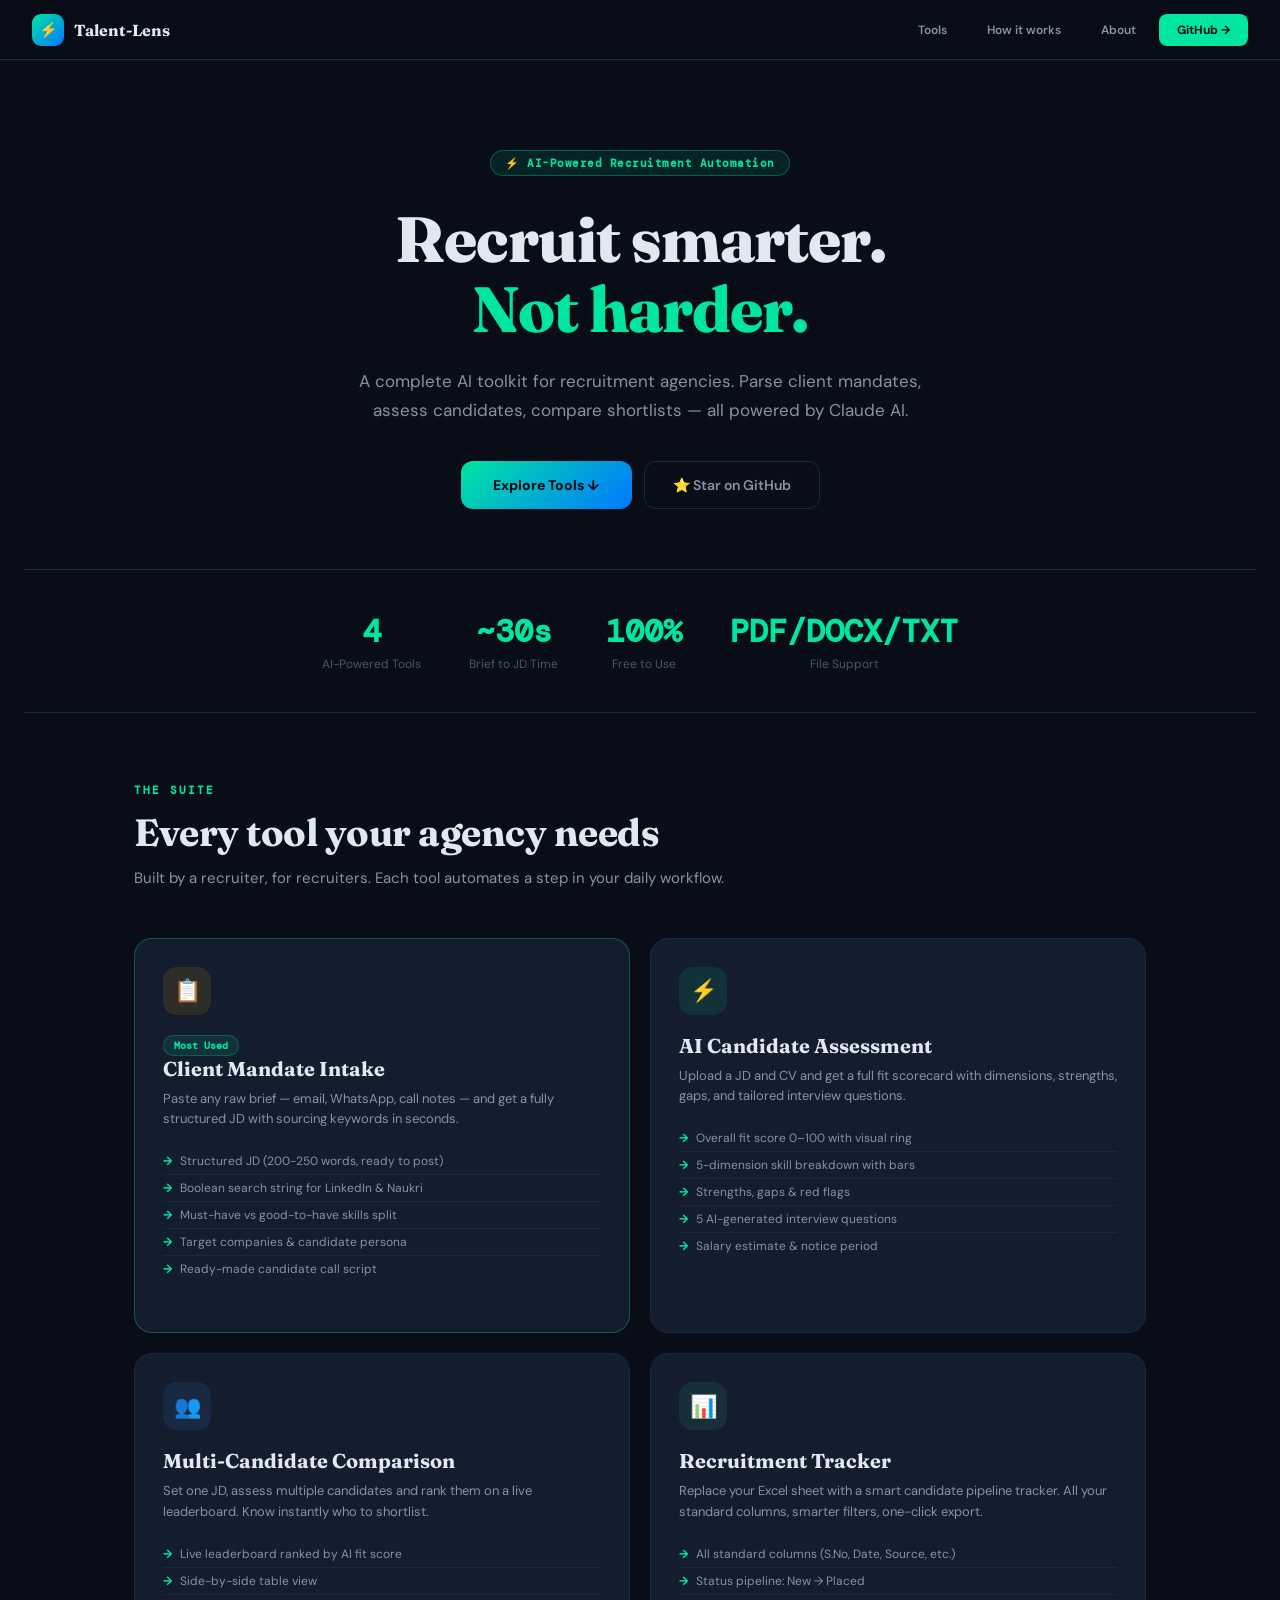
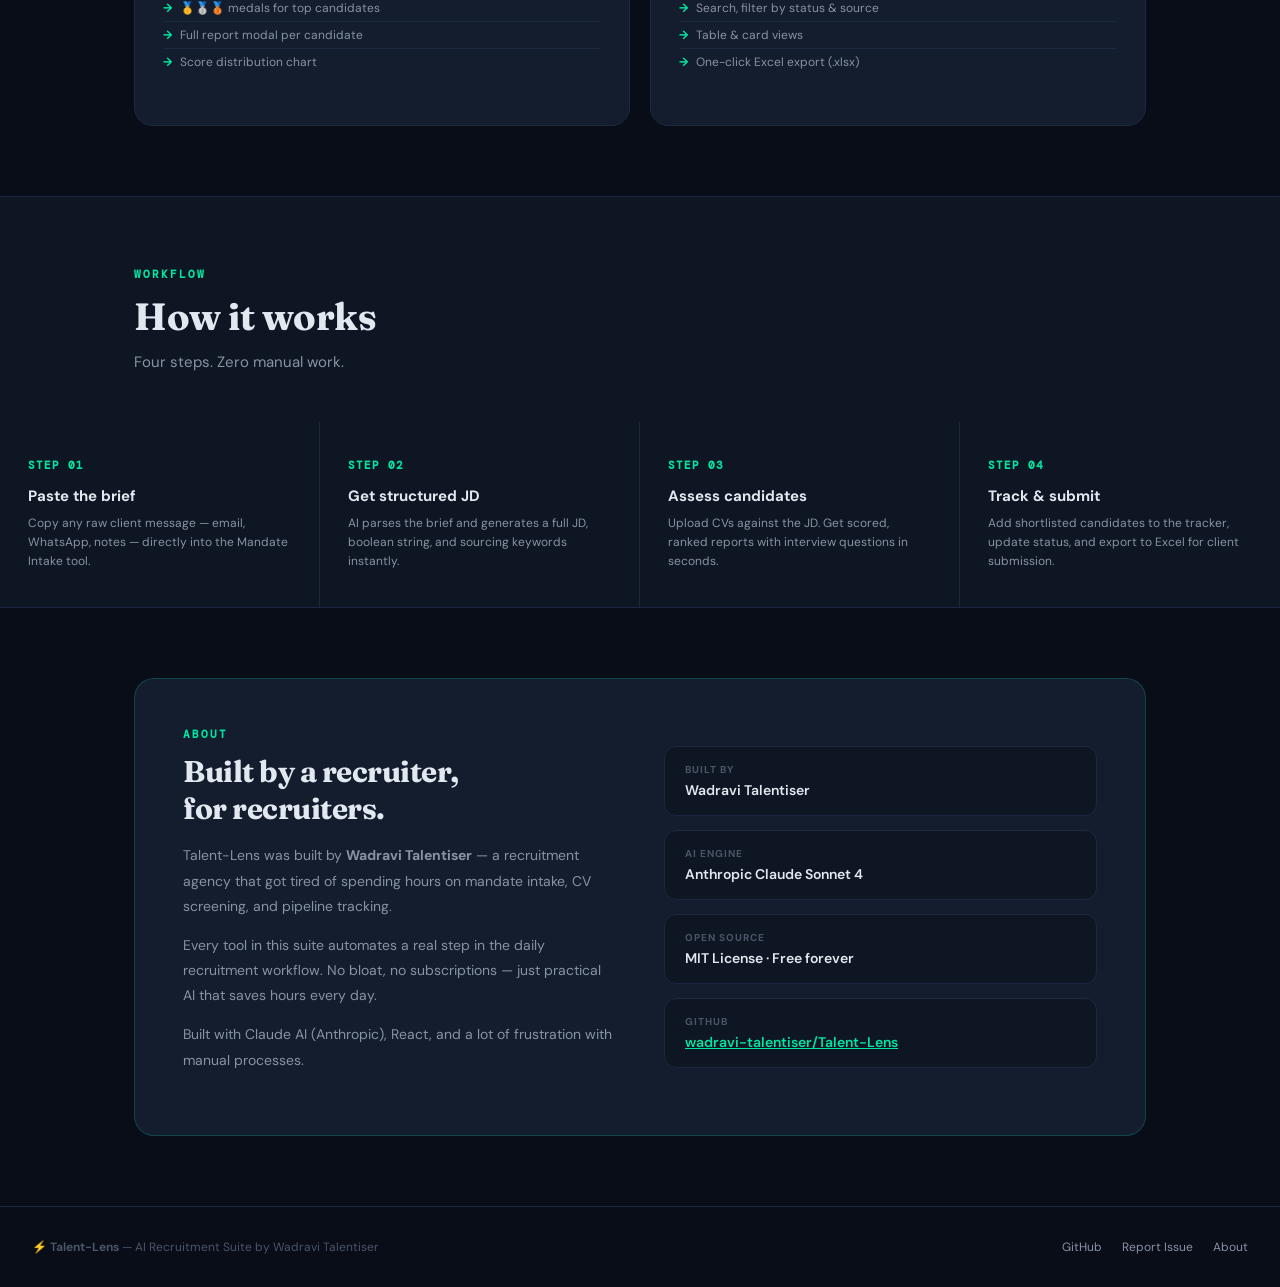
==== index.html @ d73aa933 "Add files via upload" ====
<!DOCTYPE html>
<html lang="en">
<head>
  <meta charset="UTF-8" />
  <meta name="viewport" content="width=device-width, initial-scale=1.0" />
  <title>Talent-Lens — AI Recruitment Suite</title>
  <meta name="description" content="AI-powered recruitment automation for agencies. Parse mandates, assess candidates, compare shortlists, track pipeline." />
  <link href="https://fonts.googleapis.com/css2?family=DM+Mono:wght@400;600&family=DM+Sans:wght@300;400;500;600;700&family=Fraunces:ital,wght@0,700;0,800;1,400&display=swap" rel="stylesheet" />
  <style>
    *, *::before, *::after { box-sizing: border-box; margin: 0; padding: 0; }

    :root {
      --bg: #080d18;
      --surface: #0f1623;
      --card: #131d2e;
      --border: #1c2840;
      --accent: #00e5a0;
      --accent2: #f0a500;
      --blue: #4a9eff;
      --red: #ff5c5c;
      --yellow: #f5c842;
      --text: #e2e8f0;
      --muted: #8892a4;
      --dim: #4a5568;
    }

    body {
      background: var(--bg);
      color: var(--text);
      font-family: 'DM Sans', sans-serif;
      min-height: 100vh;
      overflow-x: hidden;
    }

    /* ── NAV ── */
    nav {
      position: sticky; top: 0; z-index: 100;
      background: rgba(8,13,24,0.95);
      backdrop-filter: blur(12px);
      border-bottom: 1px solid var(--border);
      padding: 0 32px;
      display: flex; align-items: center; gap: 16px; height: 60px;
    }
    .nav-logo {
      display: flex; align-items: center; gap: 10px; text-decoration: none;
    }
    .nav-logo-icon {
      width: 32px; height: 32px; border-radius: 9px;
      background: linear-gradient(135deg, #00e5a0, #0077ff);
      display: flex; align-items: center; justify-content: center;
      font-size: 15px;
    }
    .nav-logo-text {
      font-family: 'Fraunces', serif;
      font-size: 16px; font-weight: 700; color: var(--text);
    }
    .nav-links { margin-left: auto; display: flex; gap: 6px; }
    .nav-link {
      padding: 7px 16px; border-radius: 8px; font-size: 12px; font-weight: 600;
      color: var(--muted); text-decoration: none; border: 1px solid transparent;
      transition: all 0.2s;
    }
    .nav-link:hover { color: var(--text); background: var(--surface); }
    .nav-cta {
      padding: 8px 18px; border-radius: 8px; font-size: 12px; font-weight: 700;
      background: var(--accent); color: #080d18; text-decoration: none;
      transition: opacity 0.2s;
    }
    .nav-cta:hover { opacity: 0.88; }

    /* ── HERO ── */
    .hero {
      max-width: 900px; margin: 0 auto;
      padding: 90px 24px 60px;
      text-align: center;
    }
    .hero-badge {
      display: inline-flex; align-items: center; gap: 7px;
      background: rgba(0,229,160,0.1); border: 1px solid rgba(0,229,160,0.3);
      border-radius: 20px; padding: 5px 14px;
      font-size: 11px; font-weight: 700; color: var(--accent);
      font-family: 'DM Mono', monospace; letter-spacing: 0.5px;
      margin-bottom: 28px;
    }
    .hero h1 {
      font-family: 'Fraunces', serif;
      font-size: clamp(36px, 6vw, 64px);
      font-weight: 800; line-height: 1.1;
      letter-spacing: -1px;
      margin-bottom: 22px;
    }
    .hero h1 span { color: var(--accent); }
    .hero p {
      font-size: 17px; color: var(--muted); line-height: 1.7;
      max-width: 600px; margin: 0 auto 36px;
    }
    .hero-actions { display: flex; gap: 12px; justify-content: center; flex-wrap: wrap; }
    .btn-primary {
      padding: 14px 32px; border-radius: 12px; border: none;
      background: linear-gradient(135deg, #00e5a0, #0077ff);
      color: #080d18; font-size: 14px; font-weight: 800;
      text-decoration: none; cursor: pointer; transition: opacity 0.2s;
      display: inline-flex; align-items: center; gap: 8px;
    }
    .btn-primary:hover { opacity: 0.88; }
    .btn-secondary {
      padding: 14px 28px; border-radius: 12px;
      border: 1px solid var(--border); background: transparent;
      color: var(--muted); font-size: 14px; font-weight: 600;
      text-decoration: none; transition: all 0.2s;
      display: inline-flex; align-items: center; gap: 8px;
    }
    .btn-secondary:hover { border-color: var(--accent); color: var(--accent); }

    /* ── STATS ── */
    .stats {
      display: flex; justify-content: center; gap: 48px;
      padding: 40px 24px; flex-wrap: wrap;
      border-top: 1px solid var(--border);
      border-bottom: 1px solid var(--border);
      margin: 0 24px;
    }
    .stat-item { text-align: center; }
    .stat-number {
      font-family: 'DM Mono', monospace;
      font-size: 32px; font-weight: 700; color: var(--accent);
    }
    .stat-label { font-size: 12px; color: var(--dim); margin-top: 4px; }

    /* ── TOOLS GRID ── */
    .section { max-width: 1060px; margin: 0 auto; padding: 70px 24px; }
    .section-label {
      font-size: 11px; font-weight: 800; color: var(--accent);
      letter-spacing: 2px; text-transform: uppercase;
      font-family: 'DM Mono', monospace; margin-bottom: 12px;
    }
    .section-title {
      font-family: 'Fraunces', serif;
      font-size: clamp(26px, 4vw, 38px); font-weight: 700;
      margin-bottom: 10px; letter-spacing: -0.5px;
    }
    .section-sub { color: var(--muted); font-size: 15px; margin-bottom: 48px; line-height: 1.6; }

    .tools-grid {
      display: grid;
      grid-template-columns: repeat(auto-fit, minmax(460px, 1fr));
      gap: 20px;
    }

    .tool-card {
      background: var(--card);
      border: 1px solid var(--border);
      border-radius: 18px;
      padding: 28px;
      transition: border-color 0.2s, transform 0.2s;
      position: relative; overflow: hidden;
    }
    .tool-card:hover { border-color: #2a4060; transform: translateY(-2px); }
    .tool-card.featured { border-color: rgba(0,229,160,0.3); }

    .tool-icon {
      width: 48px; height: 48px; border-radius: 14px;
      display: flex; align-items: center; justify-content: center;
      font-size: 22px; margin-bottom: 18px;
    }
    .tool-card h3 {
      font-family: 'Fraunces', serif;
      font-size: 20px; font-weight: 700; margin-bottom: 8px;
    }
    .tool-card p { font-size: 13px; color: var(--muted); line-height: 1.6; margin-bottom: 18px; }

    .feature-list { list-style: none; margin-bottom: 22px; }
    .feature-list li {
      font-size: 12px; color: var(--muted);
      padding: 5px 0; border-bottom: 1px solid var(--border);
      display: flex; align-items: center; gap: 8px;
    }
    .feature-list li:last-child { border-bottom: none; }
    .feature-list li::before {
      content: '→'; color: var(--accent); font-weight: 700; flex-shrink: 0;
    }

    .tool-tag {
      display: inline-block;
      background: rgba(0,229,160,0.1); color: var(--accent);
      border: 1px solid rgba(0,229,160,0.25);
      border-radius: 20px; padding: 3px 10px;
      font-size: 10px; font-weight: 700;
      font-family: 'DM Mono', monospace;
    }

    /* ── HOW IT WORKS ── */
    .how-section {
      background: var(--surface);
      border-top: 1px solid var(--border);
      border-bottom: 1px solid var(--border);
    }
    .steps-grid {
      display: grid;
      grid-template-columns: repeat(auto-fit, minmax(200px, 1fr));
      gap: 0;
    }
    .step {
      padding: 36px 28px;
      border-right: 1px solid var(--border);
      position: relative;
    }
    .step:last-child { border-right: none; }
    .step-num {
      font-family: 'DM Mono', monospace;
      font-size: 11px; font-weight: 700; color: var(--accent);
      letter-spacing: 1px; margin-bottom: 14px;
    }
    .step h4 { font-size: 15px; font-weight: 700; margin-bottom: 8px; }
    .step p { font-size: 12px; color: var(--muted); line-height: 1.6; }

    /* ── ABOUT ── */
    .about-card {
      background: var(--card);
      border: 1px solid rgba(0,229,160,0.2);
      border-radius: 20px; padding: 48px;
      display: grid; grid-template-columns: 1fr 1fr; gap: 48px;
      align-items: center;
    }
    .about-card h2 {
      font-family: 'Fraunces', serif;
      font-size: 30px; font-weight: 700;
      margin-bottom: 16px; letter-spacing: -0.5px;
    }
    .about-card p { color: var(--muted); font-size: 14px; line-height: 1.8; margin-bottom: 14px; }
    .about-meta { display: flex; flex-direction: column; gap: 14px; }
    .about-meta-item {
      background: var(--surface);
      border: 1px solid var(--border);
      border-radius: 12px; padding: 16px 20px;
    }
    .about-meta-label { font-size: 10px; color: var(--dim); font-weight: 700; letter-spacing: 1px; margin-bottom: 5px; }
    .about-meta-value { font-size: 14px; font-weight: 600; color: var(--text); }

    /* ── FOOTER ── */
    footer {
      border-top: 1px solid var(--border);
      padding: 32px;
      display: flex; justify-content: space-between; align-items: center;
      flex-wrap: wrap; gap: 16px;
      font-size: 12px; color: var(--dim);
    }
    footer a { color: var(--muted); text-decoration: none; }
    footer a:hover { color: var(--accent); }

    @media (max-width: 700px) {
      .tools-grid { grid-template-columns: 1fr; }
      .about-card { grid-template-columns: 1fr; padding: 28px; }
      .steps-grid { grid-template-columns: 1fr 1fr; }
      .step { border-right: none; border-bottom: 1px solid var(--border); }
      nav { padding: 0 16px; }
      .nav-links { display: none; }
    }
  </style>
</head>
<body>

<!-- NAV -->
<nav>
  <a class="nav-logo" href="#">
    <div class="nav-logo-icon">⚡</div>
    <span class="nav-logo-text">Talent-Lens</span>
  </a>
  <div class="nav-links">
    <a class="nav-link" href="#tools">Tools</a>
    <a class="nav-link" href="#how">How it works</a>
    <a class="nav-link" href="#about">About</a>
    <a class="nav-cta" href="https://github.com/wadravi-talentiser/Talent-Lens" target="_blank">GitHub →</a>
  </div>
</nav>

<!-- HERO -->
<section class="hero">
  <div class="hero-badge">⚡ AI-Powered Recruitment Automation</div>
  <h1>Recruit smarter.<br /><span>Not harder.</span></h1>
  <p>A complete AI toolkit for recruitment agencies. Parse client mandates, assess candidates, compare shortlists — all powered by Claude AI.</p>
  <div class="hero-actions">
    <a class="btn-primary" href="#tools">Explore Tools ↓</a>
    <a class="btn-secondary" href="https://github.com/wadravi-talentiser/Talent-Lens" target="_blank">⭐ Star on GitHub</a>
  </div>
</section>

<!-- STATS -->
<div class="stats">
  <div class="stat-item">
    <div class="stat-number">4</div>
    <div class="stat-label">AI-Powered Tools</div>
  </div>
  <div class="stat-item">
    <div class="stat-number">~30s</div>
    <div class="stat-label">Brief to JD Time</div>
  </div>
  <div class="stat-item">
    <div class="stat-number">100%</div>
    <div class="stat-label">Free to Use</div>
  </div>
  <div class="stat-item">
    <div class="stat-number">PDF/DOCX/TXT</div>
    <div class="stat-label">File Support</div>
  </div>
</div>

<!-- TOOLS -->
<section class="section" id="tools">
  <div class="section-label">The Suite</div>
  <div class="section-title">Every tool your agency needs</div>
  <div class="section-sub">Built by a recruiter, for recruiters. Each tool automates a step in your daily workflow.</div>

  <div class="tools-grid">

    <div class="tool-card featured">
      <div class="tool-icon" style="background: rgba(240,165,0,0.12);">📋</div>
      <span class="tool-tag">Most Used</span>
      <h3>Client Mandate Intake</h3>
      <p>Paste any raw brief — email, WhatsApp, call notes — and get a fully structured JD with sourcing keywords in seconds.</p>
      <ul class="feature-list">
        <li>Structured JD (200-250 words, ready to post)</li>
        <li>Boolean search string for LinkedIn & Naukri</li>
        <li>Must-have vs good-to-have skills split</li>
        <li>Target companies & candidate persona</li>
        <li>Ready-made candidate call script</li>
      </ul>
    </div>

    <div class="tool-card">
      <div class="tool-icon" style="background: rgba(0,229,160,0.1);">⚡</div>
      <h3>AI Candidate Assessment</h3>
      <p>Upload a JD and CV and get a full fit scorecard with dimensions, strengths, gaps, and tailored interview questions.</p>
      <ul class="feature-list">
        <li>Overall fit score 0–100 with visual ring</li>
        <li>5-dimension skill breakdown with bars</li>
        <li>Strengths, gaps & red flags</li>
        <li>5 AI-generated interview questions</li>
        <li>Salary estimate & notice period</li>
      </ul>
    </div>

    <div class="tool-card">
      <div class="tool-icon" style="background: rgba(74,158,255,0.1);">👥</div>
      <h3>Multi-Candidate Comparison</h3>
      <p>Set one JD, assess multiple candidates and rank them on a live leaderboard. Know instantly who to shortlist.</p>
      <ul class="feature-list">
        <li>Live leaderboard ranked by AI fit score</li>
        <li>Side-by-side table view</li>
        <li>🥇🥈🥉 medals for top candidates</li>
        <li>Full report modal per candidate</li>
        <li>Score distribution chart</li>
      </ul>
    </div>

    <div class="tool-card">
      <div class="tool-icon" style="background: rgba(62,207,142,0.1);">📊</div>
      <h3>Recruitment Tracker</h3>
      <p>Replace your Excel sheet with a smart candidate pipeline tracker. All your standard columns, smarter filters, one-click export.</p>
      <ul class="feature-list">
        <li>All standard columns (S.No, Date, Source, etc.)</li>
        <li>Status pipeline: New → Placed</li>
        <li>Search, filter by status & source</li>
        <li>Table & card views</li>
        <li>One-click Excel export (.xlsx)</li>
      </ul>
    </div>

  </div>
</section>

<!-- HOW IT WORKS -->
<section class="how-section" id="how">
  <div class="section" style="padding-bottom: 0;">
    <div class="section-label">Workflow</div>
    <div class="section-title">How it works</div>
    <div class="section-sub">Four steps. Zero manual work.</div>
  </div>
  <div class="steps-grid">
    <div class="step">
      <div class="step-num">STEP 01</div>
      <h4>Paste the brief</h4>
      <p>Copy any raw client message — email, WhatsApp, notes — directly into the Mandate Intake tool.</p>
    </div>
    <div class="step">
      <div class="step-num">STEP 02</div>
      <h4>Get structured JD</h4>
      <p>AI parses the brief and generates a full JD, boolean string, and sourcing keywords instantly.</p>
    </div>
    <div class="step">
      <div class="step-num">STEP 03</div>
      <h4>Assess candidates</h4>
      <p>Upload CVs against the JD. Get scored, ranked reports with interview questions in seconds.</p>
    </div>
    <div class="step">
      <div class="step-num">STEP 04</div>
      <h4>Track & submit</h4>
      <p>Add shortlisted candidates to the tracker, update status, and export to Excel for client submission.</p>
    </div>
  </div>
</section>

<!-- ABOUT -->
<section class="section" id="about">
  <div class="about-card">
    <div>
      <div class="section-label" style="margin-bottom: 12px;">About</div>
      <h2>Built by a recruiter,<br />for recruiters.</h2>
      <p>Talent-Lens was built by <strong>Wadravi Talentiser</strong> — a recruitment agency that got tired of spending hours on mandate intake, CV screening, and pipeline tracking.</p>
      <p>Every tool in this suite automates a real step in the daily recruitment workflow. No bloat, no subscriptions — just practical AI that saves hours every day.</p>
      <p>Built with Claude AI (Anthropic), React, and a lot of frustration with manual processes.</p>
    </div>
    <div class="about-meta">
      <div class="about-meta-item">
        <div class="about-meta-label">BUILT BY</div>
        <div class="about-meta-value">Wadravi Talentiser</div>
      </div>
      <div class="about-meta-item">
        <div class="about-meta-label">AI ENGINE</div>
        <div class="about-meta-value">Anthropic Claude Sonnet 4</div>
      </div>
      <div class="about-meta-item">
        <div class="about-meta-label">OPEN SOURCE</div>
        <div class="about-meta-value">MIT License · Free forever</div>
      </div>
      <div class="about-meta-item">
        <div class="about-meta-label">GITHUB</div>
        <div class="about-meta-value"><a href="https://github.com/wadravi-talentiser/Talent-Lens" style="color: #00e5a0;">wadravi-talentiser/Talent-Lens</a></div>
      </div>
    </div>
  </div>
</section>

<!-- FOOTER -->
<footer>
  <div>⚡ <strong>Talent-Lens</strong> — AI Recruitment Suite by Wadravi Talentiser</div>
  <div style="display: flex; gap: 20px;">
    <a href="https://github.com/wadravi-talentiser/Talent-Lens">GitHub</a>
    <a href="https://github.com/wadravi-talentiser/Talent-Lens/issues">Report Issue</a>
    <a href="#about">About</a>
  </div>
</footer>

</body>
</html>
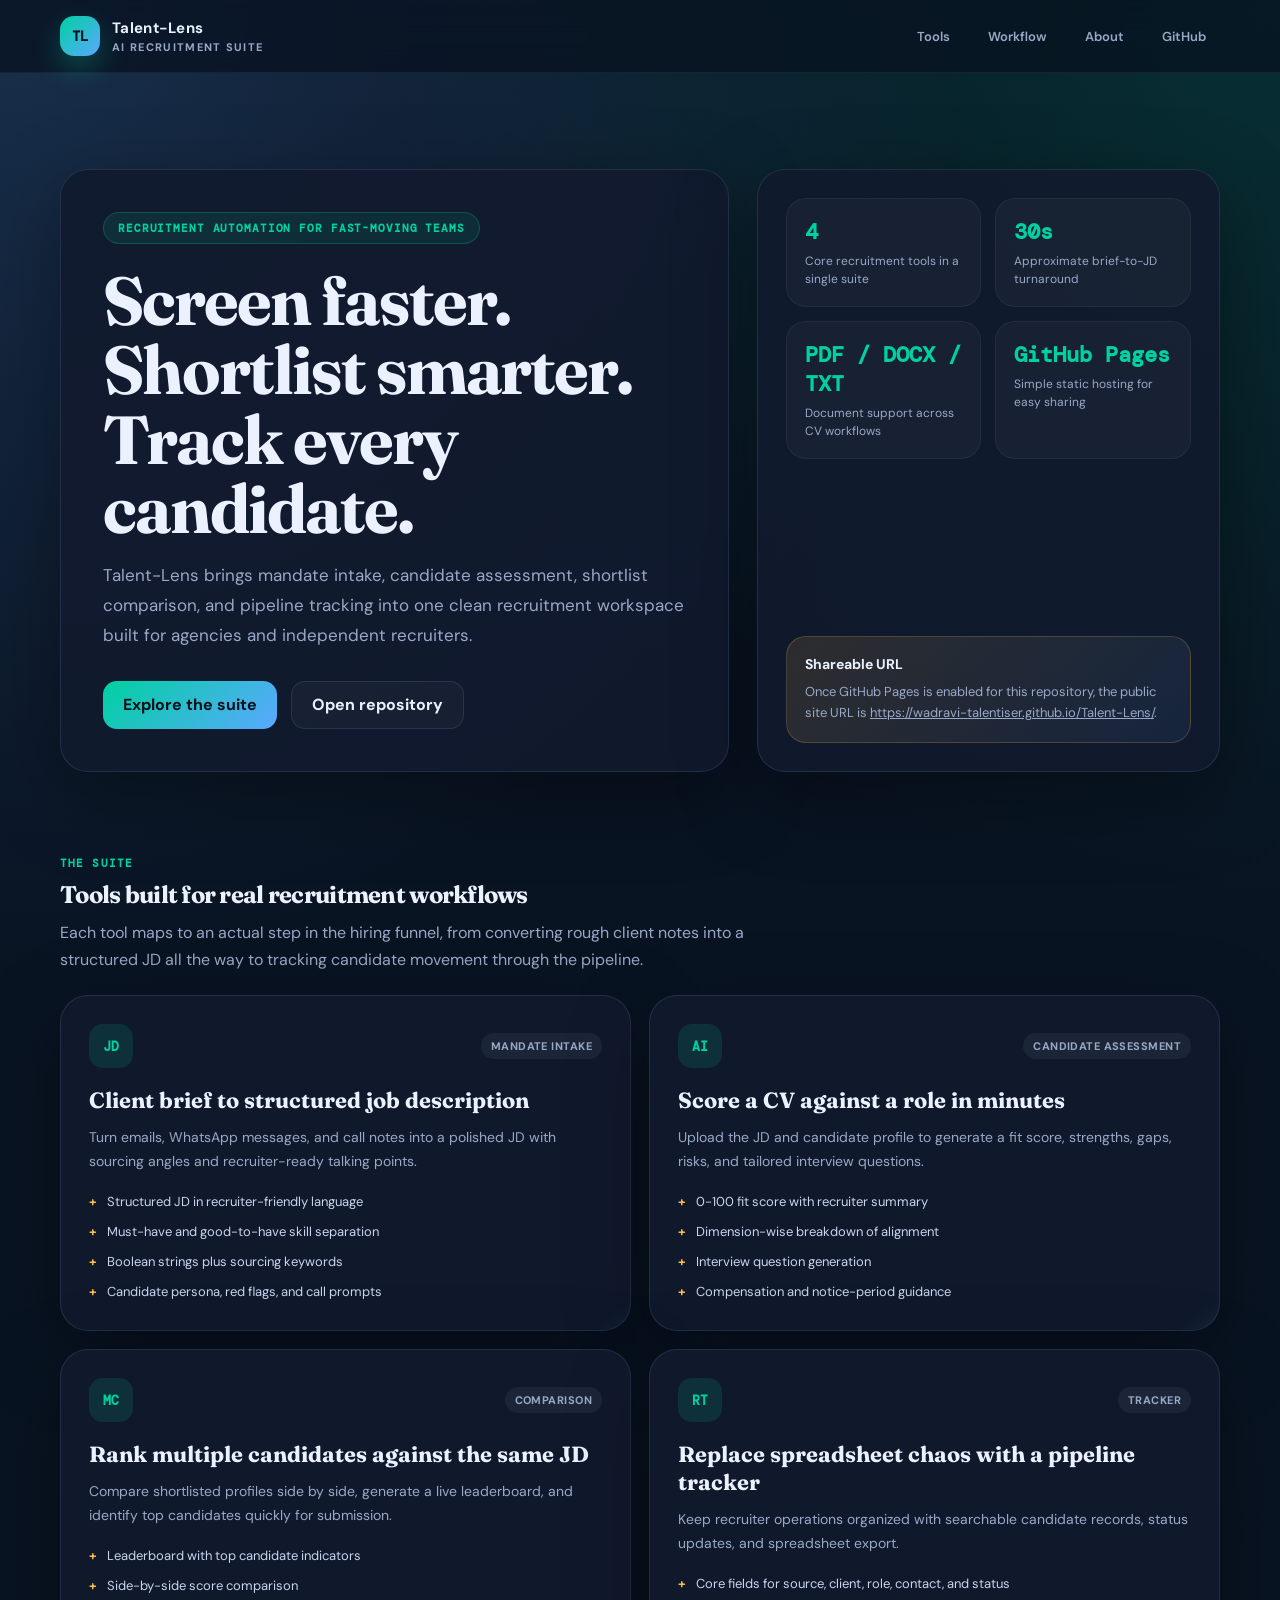
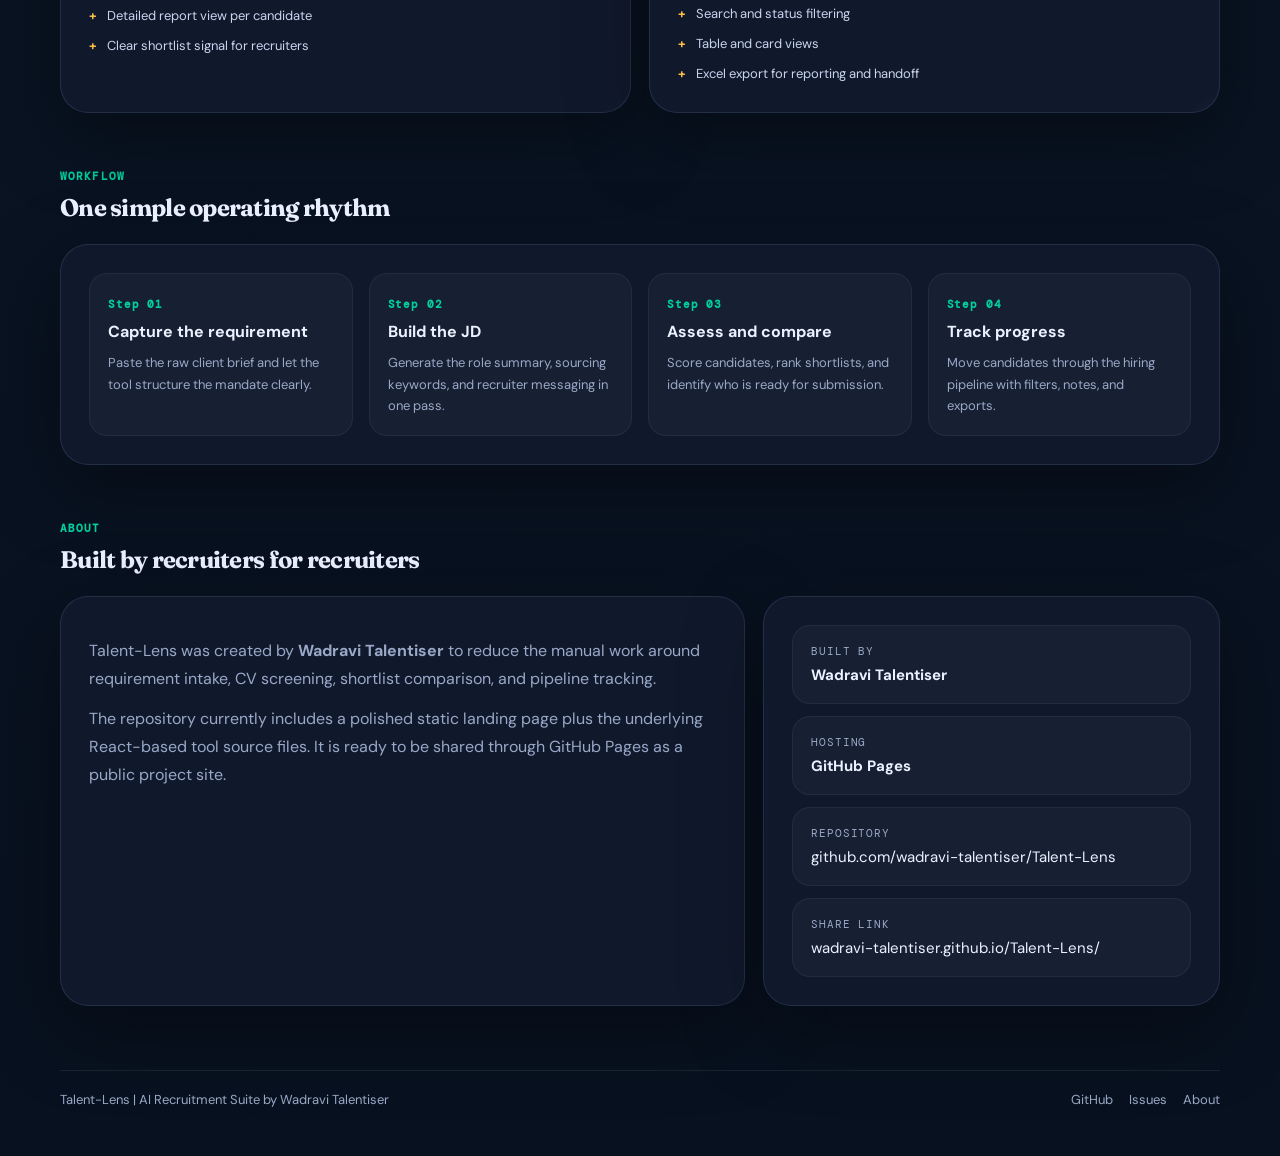
==== commit 1e861da2: "Set up GitHub Pages deployment" ====
--- a/index.html
+++ b/index.html
@@ -3,443 +3,777 @@
 <head>
   <meta charset="UTF-8" />
   <meta name="viewport" content="width=device-width, initial-scale=1.0" />
-  <title>Talent-Lens — AI Recruitment Suite</title>
-  <meta name="description" content="AI-powered recruitment automation for agencies. Parse mandates, assess candidates, compare shortlists, track pipeline." />
-  <link href="https://fonts.googleapis.com/css2?family=DM+Mono:wght@400;600&family=DM+Sans:wght@300;400;500;600;700&family=Fraunces:ital,wght@0,700;0,800;1,400&display=swap" rel="stylesheet" />
+  <title>Talent-Lens | AI Recruitment Suite</title>
+  <meta
+    name="description"
+    content="Talent-Lens is an AI-powered recruitment toolkit for mandate intake, candidate assessment, shortlist comparison, and pipeline tracking."
+  />
+  <link rel="preconnect" href="https://fonts.googleapis.com" />
+  <link rel="preconnect" href="https://fonts.gstatic.com" crossorigin />
+  <link
+    href="https://fonts.googleapis.com/css2?family=DM+Mono:wght@400;500;700&family=DM+Sans:wght@400;500;700&family=Fraunces:opsz,wght@9..144,700;9..144,800&display=swap"
+    rel="stylesheet"
+  />
   <style>
-    *, *::before, *::after { box-sizing: border-box; margin: 0; padding: 0; }
+    * { box-sizing: border-box; }
 
     :root {
-      --bg: #080d18;
-      --surface: #0f1623;
-      --card: #131d2e;
-      --border: #1c2840;
-      --accent: #00e5a0;
-      --accent2: #f0a500;
-      --blue: #4a9eff;
-      --red: #ff5c5c;
-      --yellow: #f5c842;
-      --text: #e2e8f0;
-      --muted: #8892a4;
-      --dim: #4a5568;
-    }
+      --bg: #08111f;
+      --surface: #0f1728;
+      --card: rgba(18, 27, 46, 0.92);
+      --border: rgba(115, 142, 191, 0.18);
+      --text: #ebf1ff;
+      --muted: #9aa8c7;
+      --accent: #00d1a0;
+      --accent-2: #5aa8ff;
+      --accent-3: #ffbf47;
+      --shadow: 0 24px 80px rgba(0, 0, 0, 0.35);
+    }
+
+    html { scroll-behavior: smooth; }
 
     body {
-      background: var(--bg);
+      margin: 0;
+      min-height: 100vh;
       color: var(--text);
-      font-family: 'DM Sans', sans-serif;
-      min-height: 100vh;
-      overflow-x: hidden;
-    }
-
-    /* ── NAV ── */
-    nav {
-      position: sticky; top: 0; z-index: 100;
-      background: rgba(8,13,24,0.95);
-      backdrop-filter: blur(12px);
-      border-bottom: 1px solid var(--border);
-      padding: 0 32px;
-      display: flex; align-items: center; gap: 16px; height: 60px;
-    }
-    .nav-logo {
-      display: flex; align-items: center; gap: 10px; text-decoration: none;
-    }
-    .nav-logo-icon {
-      width: 32px; height: 32px; border-radius: 9px;
-      background: linear-gradient(135deg, #00e5a0, #0077ff);
-      display: flex; align-items: center; justify-content: center;
+      font-family: "DM Sans", sans-serif;
+      background:
+        radial-gradient(circle at top left, rgba(90, 168, 255, 0.2), transparent 32%),
+        radial-gradient(circle at top right, rgba(0, 209, 160, 0.16), transparent 30%),
+        linear-gradient(180deg, #08111f 0%, #091423 42%, #08111f 100%);
+    }
+
+    a { color: inherit; }
+
+    .shell {
+      width: min(1160px, calc(100% - 32px));
+      margin: 0 auto;
+    }
+
+    .nav {
+      position: sticky;
+      top: 0;
+      z-index: 10;
+      backdrop-filter: blur(14px);
+      background: rgba(8, 17, 31, 0.72);
+      border-bottom: 1px solid rgba(255, 255, 255, 0.06);
+    }
+
+    .nav-inner {
+      width: min(1160px, calc(100% - 32px));
+      height: 72px;
+      margin: 0 auto;
+      display: flex;
+      align-items: center;
+      justify-content: space-between;
+      gap: 16px;
+    }
+
+    .brand {
+      display: inline-flex;
+      align-items: center;
+      gap: 12px;
+      text-decoration: none;
+      font-weight: 700;
+    }
+
+    .brand-mark {
+      width: 40px;
+      height: 40px;
+      border-radius: 14px;
+      display: grid;
+      place-items: center;
+      font-family: "DM Mono", monospace;
+      font-size: 14px;
+      color: #041019;
+      background: linear-gradient(135deg, var(--accent), var(--accent-2));
+      box-shadow: 0 12px 28px rgba(0, 209, 160, 0.28);
+    }
+
+    .brand-copy {
+      display: flex;
+      flex-direction: column;
+      gap: 2px;
+    }
+
+    .brand-copy strong {
       font-size: 15px;
-    }
-    .nav-logo-text {
-      font-family: 'Fraunces', serif;
-      font-size: 16px; font-weight: 700; color: var(--text);
-    }
-    .nav-links { margin-left: auto; display: flex; gap: 6px; }
-    .nav-link {
-      padding: 7px 16px; border-radius: 8px; font-size: 12px; font-weight: 600;
-      color: var(--muted); text-decoration: none; border: 1px solid transparent;
-      transition: all 0.2s;
-    }
-    .nav-link:hover { color: var(--text); background: var(--surface); }
-    .nav-cta {
-      padding: 8px 18px; border-radius: 8px; font-size: 12px; font-weight: 700;
-      background: var(--accent); color: #080d18; text-decoration: none;
-      transition: opacity 0.2s;
-    }
-    .nav-cta:hover { opacity: 0.88; }
-
-    /* ── HERO ── */
+      letter-spacing: 0.02em;
+    }
+
+    .brand-copy span {
+      font-size: 11px;
+      color: var(--muted);
+      text-transform: uppercase;
+      letter-spacing: 0.12em;
+    }
+
+    .nav-links {
+      display: flex;
+      align-items: center;
+      gap: 10px;
+      flex-wrap: wrap;
+    }
+
+    .nav-links a {
+      text-decoration: none;
+      color: var(--muted);
+      font-size: 13px;
+      font-weight: 600;
+      padding: 10px 14px;
+      border-radius: 999px;
+    }
+
+    .nav-links a:hover { color: var(--text); background: rgba(255, 255, 255, 0.04); }
+
     .hero {
-      max-width: 900px; margin: 0 auto;
-      padding: 90px 24px 60px;
-      text-align: center;
-    }
-    .hero-badge {
-      display: inline-flex; align-items: center; gap: 7px;
-      background: rgba(0,229,160,0.1); border: 1px solid rgba(0,229,160,0.3);
-      border-radius: 20px; padding: 5px 14px;
-      font-size: 11px; font-weight: 700; color: var(--accent);
-      font-family: 'DM Mono', monospace; letter-spacing: 0.5px;
-      margin-bottom: 28px;
-    }
-    .hero h1 {
-      font-family: 'Fraunces', serif;
-      font-size: clamp(36px, 6vw, 64px);
-      font-weight: 800; line-height: 1.1;
-      letter-spacing: -1px;
-      margin-bottom: 22px;
-    }
-    .hero h1 span { color: var(--accent); }
-    .hero p {
-      font-size: 17px; color: var(--muted); line-height: 1.7;
-      max-width: 600px; margin: 0 auto 36px;
-    }
-    .hero-actions { display: flex; gap: 12px; justify-content: center; flex-wrap: wrap; }
-    .btn-primary {
-      padding: 14px 32px; border-radius: 12px; border: none;
-      background: linear-gradient(135deg, #00e5a0, #0077ff);
-      color: #080d18; font-size: 14px; font-weight: 800;
-      text-decoration: none; cursor: pointer; transition: opacity 0.2s;
-      display: inline-flex; align-items: center; gap: 8px;
-    }
-    .btn-primary:hover { opacity: 0.88; }
-    .btn-secondary {
-      padding: 14px 28px; border-radius: 12px;
-      border: 1px solid var(--border); background: transparent;
-      color: var(--muted); font-size: 14px; font-weight: 600;
-      text-decoration: none; transition: all 0.2s;
-      display: inline-flex; align-items: center; gap: 8px;
-    }
-    .btn-secondary:hover { border-color: var(--accent); color: var(--accent); }
-
-    /* ── STATS ── */
-    .stats {
-      display: flex; justify-content: center; gap: 48px;
-      padding: 40px 24px; flex-wrap: wrap;
-      border-top: 1px solid var(--border);
-      border-bottom: 1px solid var(--border);
-      margin: 0 24px;
-    }
-    .stat-item { text-align: center; }
-    .stat-number {
-      font-family: 'DM Mono', monospace;
-      font-size: 32px; font-weight: 700; color: var(--accent);
-    }
-    .stat-label { font-size: 12px; color: var(--dim); margin-top: 4px; }
-
-    /* ── TOOLS GRID ── */
-    .section { max-width: 1060px; margin: 0 auto; padding: 70px 24px; }
-    .section-label {
-      font-size: 11px; font-weight: 800; color: var(--accent);
-      letter-spacing: 2px; text-transform: uppercase;
-      font-family: 'DM Mono', monospace; margin-bottom: 12px;
-    }
-    .section-title {
-      font-family: 'Fraunces', serif;
-      font-size: clamp(26px, 4vw, 38px); font-weight: 700;
-      margin-bottom: 10px; letter-spacing: -0.5px;
-    }
-    .section-sub { color: var(--muted); font-size: 15px; margin-bottom: 48px; line-height: 1.6; }
-
-    .tools-grid {
+      padding: 96px 0 56px;
+    }
+
+    .hero-panel {
       display: grid;
-      grid-template-columns: repeat(auto-fit, minmax(460px, 1fr));
-      gap: 20px;
-    }
-
+      grid-template-columns: 1.3fr 0.9fr;
+      gap: 28px;
+      align-items: stretch;
+    }
+
+    .hero-copy,
+    .hero-card,
+    .section-card,
     .tool-card {
       background: var(--card);
       border: 1px solid var(--border);
+      border-radius: 28px;
+      box-shadow: var(--shadow);
+    }
+
+    .hero-copy {
+      padding: 42px;
+    }
+
+    .eyebrow {
+      display: inline-flex;
+      align-items: center;
+      gap: 8px;
+      padding: 8px 14px;
+      border-radius: 999px;
+      background: rgba(0, 209, 160, 0.1);
+      border: 1px solid rgba(0, 209, 160, 0.24);
+      color: var(--accent);
+      font-family: "DM Mono", monospace;
+      font-size: 11px;
+      font-weight: 700;
+      letter-spacing: 0.08em;
+      text-transform: uppercase;
+    }
+
+    h1, h2 {
+      margin: 0;
+      font-family: "Fraunces", serif;
+      letter-spacing: -0.03em;
+    }
+
+    h1 {
+      margin-top: 22px;
+      font-size: clamp(40px, 6vw, 68px);
+      line-height: 1.02;
+    }
+
+    .hero-copy p {
+      margin: 18px 0 0;
+      max-width: 62ch;
+      color: var(--muted);
+      font-size: 17px;
+      line-height: 1.75;
+    }
+
+    .hero-actions {
+      display: flex;
+      gap: 14px;
+      flex-wrap: wrap;
+      margin-top: 30px;
+    }
+
+    .btn {
+      display: inline-flex;
+      align-items: center;
+      justify-content: center;
+      gap: 8px;
+      min-height: 48px;
+      padding: 0 20px;
+      border-radius: 14px;
+      font-weight: 700;
+      text-decoration: none;
+      transition: transform 0.18s ease, opacity 0.18s ease, border-color 0.18s ease;
+    }
+
+    .btn:hover { transform: translateY(-1px); }
+
+    .btn-primary {
+      color: #041019;
+      background: linear-gradient(135deg, var(--accent), var(--accent-2));
+    }
+
+    .btn-secondary {
+      color: var(--text);
+      border: 1px solid var(--border);
+      background: rgba(255, 255, 255, 0.03);
+    }
+
+    .hero-card {
+      padding: 28px;
+      display: flex;
+      flex-direction: column;
+      justify-content: space-between;
+      gap: 18px;
+    }
+
+    .metric-grid {
+      display: grid;
+      grid-template-columns: repeat(2, minmax(0, 1fr));
+      gap: 14px;
+    }
+
+    .metric {
+      padding: 18px;
+      border-radius: 20px;
+      background: rgba(255, 255, 255, 0.03);
+      border: 1px solid rgba(255, 255, 255, 0.05);
+    }
+
+    .metric strong {
+      display: block;
+      font-family: "DM Mono", monospace;
+      font-size: 22px;
+      color: var(--accent);
+    }
+
+    .metric span {
+      display: block;
+      margin-top: 6px;
+      color: var(--muted);
+      font-size: 12px;
+      line-height: 1.5;
+    }
+
+    .publish-note {
+      padding: 18px;
+      border-radius: 20px;
+      background: linear-gradient(135deg, rgba(255, 191, 71, 0.12), rgba(90, 168, 255, 0.08));
+      border: 1px solid rgba(255, 191, 71, 0.2);
+    }
+
+    .publish-note strong {
+      display: block;
+      margin-bottom: 8px;
+      font-size: 14px;
+    }
+
+    .publish-note p {
+      margin: 0;
+      color: var(--muted);
+      font-size: 13px;
+      line-height: 1.65;
+    }
+
+    section {
+      padding: 28px 0;
+    }
+
+    .section-head {
+      margin-bottom: 22px;
+    }
+
+    .section-head span {
+      display: block;
+      margin-bottom: 10px;
+      color: var(--accent);
+      font-family: "DM Mono", monospace;
+      font-size: 11px;
+      font-weight: 700;
+      letter-spacing: 0.1em;
+      text-transform: uppercase;
+    }
+
+    .section-head p {
+      margin: 10px 0 0;
+      color: var(--muted);
+      max-width: 64ch;
+      line-height: 1.7;
+    }
+
+    .tools-grid {
+      display: grid;
+      grid-template-columns: repeat(2, minmax(0, 1fr));
+      gap: 18px;
+    }
+
+    .tool-card {
+      padding: 28px;
+      position: relative;
+      overflow: hidden;
+    }
+
+    .tool-card::after {
+      content: "";
+      position: absolute;
+      inset: auto -20% -40% auto;
+      width: 180px;
+      height: 180px;
+      border-radius: 50%;
+      background: radial-gradient(circle, rgba(90, 168, 255, 0.16), transparent 62%);
+      pointer-events: none;
+    }
+
+    .tool-top {
+      display: flex;
+      align-items: center;
+      justify-content: space-between;
+      gap: 12px;
+      margin-bottom: 18px;
+    }
+
+    .tool-pill {
+      display: inline-flex;
+      align-items: center;
+      justify-content: center;
+      min-width: 44px;
+      min-height: 44px;
+      padding: 0 12px;
+      border-radius: 14px;
+      background: rgba(0, 209, 160, 0.12);
+      color: var(--accent);
+      font-family: "DM Mono", monospace;
+      font-size: 13px;
+      font-weight: 700;
+    }
+
+    .tag {
+      padding: 6px 10px;
+      border-radius: 999px;
+      background: rgba(255, 255, 255, 0.05);
+      color: var(--muted);
+      font-size: 11px;
+      font-weight: 700;
+      letter-spacing: 0.04em;
+      text-transform: uppercase;
+    }
+
+    .tool-card h3 {
+      margin: 0;
+      font-size: 22px;
+      font-family: "Fraunces", serif;
+    }
+
+    .tool-card p {
+      margin: 12px 0 18px;
+      color: var(--muted);
+      font-size: 14px;
+      line-height: 1.7;
+    }
+
+    .tool-card ul {
+      margin: 0;
+      padding: 0;
+      list-style: none;
+      display: grid;
+      gap: 10px;
+    }
+
+    .tool-card li {
+      color: #c9d4ee;
+      font-size: 13px;
+      line-height: 1.55;
+      padding-left: 18px;
+      position: relative;
+    }
+
+    .tool-card li::before {
+      content: "+";
+      position: absolute;
+      left: 0;
+      color: var(--accent-3);
+      font-weight: 700;
+    }
+
+    .section-card {
+      padding: 28px;
+    }
+
+    .steps {
+      display: grid;
+      grid-template-columns: repeat(4, minmax(0, 1fr));
+      gap: 16px;
+    }
+
+    .step {
+      padding: 18px;
       border-radius: 18px;
-      padding: 28px;
-      transition: border-color 0.2s, transform 0.2s;
-      position: relative; overflow: hidden;
-    }
-    .tool-card:hover { border-color: #2a4060; transform: translateY(-2px); }
-    .tool-card.featured { border-color: rgba(0,229,160,0.3); }
-
-    .tool-icon {
-      width: 48px; height: 48px; border-radius: 14px;
-      display: flex; align-items: center; justify-content: center;
-      font-size: 22px; margin-bottom: 18px;
-    }
-    .tool-card h3 {
-      font-family: 'Fraunces', serif;
-      font-size: 20px; font-weight: 700; margin-bottom: 8px;
-    }
-    .tool-card p { font-size: 13px; color: var(--muted); line-height: 1.6; margin-bottom: 18px; }
-
-    .feature-list { list-style: none; margin-bottom: 22px; }
-    .feature-list li {
-      font-size: 12px; color: var(--muted);
-      padding: 5px 0; border-bottom: 1px solid var(--border);
-      display: flex; align-items: center; gap: 8px;
-    }
-    .feature-list li:last-child { border-bottom: none; }
-    .feature-list li::before {
-      content: '→'; color: var(--accent); font-weight: 700; flex-shrink: 0;
-    }
-
-    .tool-tag {
+      background: rgba(255, 255, 255, 0.03);
+      border: 1px solid rgba(255, 255, 255, 0.05);
+    }
+
+    .step strong {
       display: inline-block;
-      background: rgba(0,229,160,0.1); color: var(--accent);
-      border: 1px solid rgba(0,229,160,0.25);
-      border-radius: 20px; padding: 3px 10px;
-      font-size: 10px; font-weight: 700;
-      font-family: 'DM Mono', monospace;
-    }
-
-    /* ── HOW IT WORKS ── */
-    .how-section {
-      background: var(--surface);
-      border-top: 1px solid var(--border);
-      border-bottom: 1px solid var(--border);
-    }
-    .steps-grid {
+      margin-bottom: 10px;
+      color: var(--accent);
+      font-family: "DM Mono", monospace;
+      font-size: 11px;
+      letter-spacing: 0.08em;
+    }
+
+    .step h3 {
+      margin: 0 0 10px;
+      font-size: 16px;
+    }
+
+    .step p {
+      margin: 0;
+      color: var(--muted);
+      font-size: 13px;
+      line-height: 1.65;
+    }
+
+    .about-grid {
       display: grid;
-      grid-template-columns: repeat(auto-fit, minmax(200px, 1fr));
-      gap: 0;
-    }
-    .step {
-      padding: 36px 28px;
-      border-right: 1px solid var(--border);
-      position: relative;
-    }
-    .step:last-child { border-right: none; }
-    .step-num {
-      font-family: 'DM Mono', monospace;
-      font-size: 11px; font-weight: 700; color: var(--accent);
-      letter-spacing: 1px; margin-bottom: 14px;
-    }
-    .step h4 { font-size: 15px; font-weight: 700; margin-bottom: 8px; }
-    .step p { font-size: 12px; color: var(--muted); line-height: 1.6; }
-
-    /* ── ABOUT ── */
-    .about-card {
-      background: var(--card);
-      border: 1px solid rgba(0,229,160,0.2);
-      border-radius: 20px; padding: 48px;
-      display: grid; grid-template-columns: 1fr 1fr; gap: 48px;
+      grid-template-columns: 1.2fr 0.8fr;
+      gap: 18px;
+    }
+
+    .about-copy p,
+    .meta-list p {
+      color: var(--muted);
+      line-height: 1.75;
+      margin: 12px 0 0;
+    }
+
+    .meta-list {
+      display: grid;
+      gap: 12px;
+    }
+
+    .meta-item {
+      padding: 18px;
+      border-radius: 18px;
+      background: rgba(255, 255, 255, 0.03);
+      border: 1px solid rgba(255, 255, 255, 0.05);
+    }
+
+    .meta-item span {
+      display: block;
+      margin-bottom: 6px;
+      color: var(--muted);
+      font-family: "DM Mono", monospace;
+      font-size: 11px;
+      letter-spacing: 0.08em;
+      text-transform: uppercase;
+    }
+
+    .meta-item strong,
+    .meta-item a {
+      font-size: 15px;
+      color: var(--text);
+      text-decoration: none;
+      word-break: break-word;
+    }
+
+    .meta-item a:hover { color: var(--accent); }
+
+    footer {
+      padding: 36px 0 48px;
+      color: var(--muted);
+      font-size: 13px;
+    }
+
+    .footer-row {
+      display: flex;
       align-items: center;
-    }
-    .about-card h2 {
-      font-family: 'Fraunces', serif;
-      font-size: 30px; font-weight: 700;
-      margin-bottom: 16px; letter-spacing: -0.5px;
-    }
-    .about-card p { color: var(--muted); font-size: 14px; line-height: 1.8; margin-bottom: 14px; }
-    .about-meta { display: flex; flex-direction: column; gap: 14px; }
-    .about-meta-item {
-      background: var(--surface);
-      border: 1px solid var(--border);
-      border-radius: 12px; padding: 16px 20px;
-    }
-    .about-meta-label { font-size: 10px; color: var(--dim); font-weight: 700; letter-spacing: 1px; margin-bottom: 5px; }
-    .about-meta-value { font-size: 14px; font-weight: 600; color: var(--text); }
-
-    /* ── FOOTER ── */
-    footer {
-      border-top: 1px solid var(--border);
-      padding: 32px;
-      display: flex; justify-content: space-between; align-items: center;
-      flex-wrap: wrap; gap: 16px;
-      font-size: 12px; color: var(--dim);
-    }
-    footer a { color: var(--muted); text-decoration: none; }
-    footer a:hover { color: var(--accent); }
-
-    @media (max-width: 700px) {
-      .tools-grid { grid-template-columns: 1fr; }
-      .about-card { grid-template-columns: 1fr; padding: 28px; }
-      .steps-grid { grid-template-columns: 1fr 1fr; }
-      .step { border-right: none; border-bottom: 1px solid var(--border); }
-      nav { padding: 0 16px; }
-      .nav-links { display: none; }
+      justify-content: space-between;
+      gap: 16px;
+      flex-wrap: wrap;
+      padding-top: 20px;
+      border-top: 1px solid rgba(255, 255, 255, 0.08);
+    }
+
+    .footer-links {
+      display: flex;
+      flex-wrap: wrap;
+      gap: 16px;
+    }
+
+    .footer-links a {
+      color: var(--muted);
+      text-decoration: none;
+    }
+
+    .footer-links a:hover { color: var(--text); }
+
+    @media (max-width: 960px) {
+      .hero-panel,
+      .about-grid,
+      .tools-grid,
+      .steps {
+        grid-template-columns: 1fr;
+      }
+    }
+
+    @media (max-width: 680px) {
+      .nav-inner {
+        height: auto;
+        padding: 14px 0;
+        align-items: flex-start;
+        flex-direction: column;
+      }
+
+      .hero {
+        padding-top: 64px;
+      }
+
+      .hero-copy,
+      .hero-card,
+      .tool-card,
+      .section-card {
+        padding: 22px;
+        border-radius: 22px;
+      }
+
+      .metric-grid {
+        grid-template-columns: 1fr;
+      }
     }
   </style>
 </head>
 <body>
-
-<!-- NAV -->
-<nav>
-  <a class="nav-logo" href="#">
-    <div class="nav-logo-icon">⚡</div>
-    <span class="nav-logo-text">Talent-Lens</span>
-  </a>
-  <div class="nav-links">
-    <a class="nav-link" href="#tools">Tools</a>
-    <a class="nav-link" href="#how">How it works</a>
-    <a class="nav-link" href="#about">About</a>
-    <a class="nav-cta" href="https://github.com/wadravi-talentiser/Talent-Lens" target="_blank">GitHub →</a>
-  </div>
-</nav>
-
-<!-- HERO -->
-<section class="hero">
-  <div class="hero-badge">⚡ AI-Powered Recruitment Automation</div>
-  <h1>Recruit smarter.<br /><span>Not harder.</span></h1>
-  <p>A complete AI toolkit for recruitment agencies. Parse client mandates, assess candidates, compare shortlists — all powered by Claude AI.</p>
-  <div class="hero-actions">
-    <a class="btn-primary" href="#tools">Explore Tools ↓</a>
-    <a class="btn-secondary" href="https://github.com/wadravi-talentiser/Talent-Lens" target="_blank">⭐ Star on GitHub</a>
-  </div>
-</section>
-
-<!-- STATS -->
-<div class="stats">
-  <div class="stat-item">
-    <div class="stat-number">4</div>
-    <div class="stat-label">AI-Powered Tools</div>
-  </div>
-  <div class="stat-item">
-    <div class="stat-number">~30s</div>
-    <div class="stat-label">Brief to JD Time</div>
-  </div>
-  <div class="stat-item">
-    <div class="stat-number">100%</div>
-    <div class="stat-label">Free to Use</div>
-  </div>
-  <div class="stat-item">
-    <div class="stat-number">PDF/DOCX/TXT</div>
-    <div class="stat-label">File Support</div>
-  </div>
-</div>
-
-<!-- TOOLS -->
-<section class="section" id="tools">
-  <div class="section-label">The Suite</div>
-  <div class="section-title">Every tool your agency needs</div>
-  <div class="section-sub">Built by a recruiter, for recruiters. Each tool automates a step in your daily workflow.</div>
-
-  <div class="tools-grid">
-
-    <div class="tool-card featured">
-      <div class="tool-icon" style="background: rgba(240,165,0,0.12);">📋</div>
-      <span class="tool-tag">Most Used</span>
-      <h3>Client Mandate Intake</h3>
-      <p>Paste any raw brief — email, WhatsApp, call notes — and get a fully structured JD with sourcing keywords in seconds.</p>
-      <ul class="feature-list">
-        <li>Structured JD (200-250 words, ready to post)</li>
-        <li>Boolean search string for LinkedIn & Naukri</li>
-        <li>Must-have vs good-to-have skills split</li>
-        <li>Target companies & candidate persona</li>
-        <li>Ready-made candidate call script</li>
-      </ul>
+  <nav class="nav">
+    <div class="nav-inner">
+      <a class="brand" href="#top">
+        <div class="brand-mark">TL</div>
+        <div class="brand-copy">
+          <strong>Talent-Lens</strong>
+          <span>AI Recruitment Suite</span>
+        </div>
+      </a>
+      <div class="nav-links">
+        <a href="#tools">Tools</a>
+        <a href="#workflow">Workflow</a>
+        <a href="#about">About</a>
+        <a href="https://github.com/wadravi-talentiser/Talent-Lens" target="_blank" rel="noreferrer">GitHub</a>
+      </div>
     </div>
-
-    <div class="tool-card">
-      <div class="tool-icon" style="background: rgba(0,229,160,0.1);">⚡</div>
-      <h3>AI Candidate Assessment</h3>
-      <p>Upload a JD and CV and get a full fit scorecard with dimensions, strengths, gaps, and tailored interview questions.</p>
-      <ul class="feature-list">
-        <li>Overall fit score 0–100 with visual ring</li>
-        <li>5-dimension skill breakdown with bars</li>
-        <li>Strengths, gaps & red flags</li>
-        <li>5 AI-generated interview questions</li>
-        <li>Salary estimate & notice period</li>
-      </ul>
+  </nav>
+
+  <main id="top" class="shell">
+    <section class="hero">
+      <div class="hero-panel">
+        <div class="hero-copy">
+          <div class="eyebrow">Recruitment automation for fast-moving teams</div>
+          <h1>Screen faster. Shortlist smarter. Track every candidate.</h1>
+          <p>
+            Talent-Lens brings mandate intake, candidate assessment, shortlist comparison,
+            and pipeline tracking into one clean recruitment workspace built for agencies
+            and independent recruiters.
+          </p>
+          <div class="hero-actions">
+            <a class="btn btn-primary" href="#tools">Explore the suite</a>
+            <a class="btn btn-secondary" href="https://github.com/wadravi-talentiser/Talent-Lens" target="_blank" rel="noreferrer">Open repository</a>
+          </div>
+        </div>
+
+        <aside class="hero-card">
+          <div class="metric-grid">
+            <div class="metric">
+              <strong>4</strong>
+              <span>Core recruitment tools in a single suite</span>
+            </div>
+            <div class="metric">
+              <strong>30s</strong>
+              <span>Approximate brief-to-JD turnaround</span>
+            </div>
+            <div class="metric">
+              <strong>PDF / DOCX / TXT</strong>
+              <span>Document support across CV workflows</span>
+            </div>
+            <div class="metric">
+              <strong>GitHub Pages</strong>
+              <span>Simple static hosting for easy sharing</span>
+            </div>
+          </div>
+          <div class="publish-note">
+            <strong>Shareable URL</strong>
+            <p>
+              Once GitHub Pages is enabled for this repository, the public site URL is
+              <a href="https://wadravi-talentiser.github.io/Talent-Lens/" target="_blank" rel="noreferrer">https://wadravi-talentiser.github.io/Talent-Lens/</a>.
+            </p>
+          </div>
+        </aside>
+      </div>
+    </section>
+
+    <section id="tools">
+      <div class="section-head">
+        <span>The Suite</span>
+        <h2>Tools built for real recruitment workflows</h2>
+        <p>
+          Each tool maps to an actual step in the hiring funnel, from converting rough client notes
+          into a structured JD all the way to tracking candidate movement through the pipeline.
+        </p>
+      </div>
+
+      <div class="tools-grid">
+        <article class="tool-card">
+          <div class="tool-top">
+            <div class="tool-pill">JD</div>
+            <div class="tag">Mandate Intake</div>
+          </div>
+          <h3>Client brief to structured job description</h3>
+          <p>
+            Turn emails, WhatsApp messages, and call notes into a polished JD with sourcing angles
+            and recruiter-ready talking points.
+          </p>
+          <ul>
+            <li>Structured JD in recruiter-friendly language</li>
+            <li>Must-have and good-to-have skill separation</li>
+            <li>Boolean strings plus sourcing keywords</li>
+            <li>Candidate persona, red flags, and call prompts</li>
+          </ul>
+        </article>
+
+        <article class="tool-card">
+          <div class="tool-top">
+            <div class="tool-pill">AI</div>
+            <div class="tag">Candidate Assessment</div>
+          </div>
+          <h3>Score a CV against a role in minutes</h3>
+          <p>
+            Upload the JD and candidate profile to generate a fit score, strengths, gaps,
+            risks, and tailored interview questions.
+          </p>
+          <ul>
+            <li>0-100 fit score with recruiter summary</li>
+            <li>Dimension-wise breakdown of alignment</li>
+            <li>Interview question generation</li>
+            <li>Compensation and notice-period guidance</li>
+          </ul>
+        </article>
+
+        <article class="tool-card">
+          <div class="tool-top">
+            <div class="tool-pill">MC</div>
+            <div class="tag">Comparison</div>
+          </div>
+          <h3>Rank multiple candidates against the same JD</h3>
+          <p>
+            Compare shortlisted profiles side by side, generate a live leaderboard,
+            and identify top candidates quickly for submission.
+          </p>
+          <ul>
+            <li>Leaderboard with top candidate indicators</li>
+            <li>Side-by-side score comparison</li>
+            <li>Detailed report view per candidate</li>
+            <li>Clear shortlist signal for recruiters</li>
+          </ul>
+        </article>
+
+        <article class="tool-card">
+          <div class="tool-top">
+            <div class="tool-pill">RT</div>
+            <div class="tag">Tracker</div>
+          </div>
+          <h3>Replace spreadsheet chaos with a pipeline tracker</h3>
+          <p>
+            Keep recruiter operations organized with searchable candidate records,
+            status updates, and spreadsheet export.
+          </p>
+          <ul>
+            <li>Core fields for source, client, role, contact, and status</li>
+            <li>Search and status filtering</li>
+            <li>Table and card views</li>
+            <li>Excel export for reporting and handoff</li>
+          </ul>
+        </article>
+      </div>
+    </section>
+
+    <section id="workflow">
+      <div class="section-head">
+        <span>Workflow</span>
+        <h2>One simple operating rhythm</h2>
+      </div>
+      <div class="section-card">
+        <div class="steps">
+          <div class="step">
+            <strong>Step 01</strong>
+            <h3>Capture the requirement</h3>
+            <p>Paste the raw client brief and let the tool structure the mandate clearly.</p>
+          </div>
+          <div class="step">
+            <strong>Step 02</strong>
+            <h3>Build the JD</h3>
+            <p>Generate the role summary, sourcing keywords, and recruiter messaging in one pass.</p>
+          </div>
+          <div class="step">
+            <strong>Step 03</strong>
+            <h3>Assess and compare</h3>
+            <p>Score candidates, rank shortlists, and identify who is ready for submission.</p>
+          </div>
+          <div class="step">
+            <strong>Step 04</strong>
+            <h3>Track progress</h3>
+            <p>Move candidates through the hiring pipeline with filters, notes, and exports.</p>
+          </div>
+        </div>
+      </div>
+    </section>
+
+    <section id="about">
+      <div class="section-head">
+        <span>About</span>
+        <h2>Built by recruiters for recruiters</h2>
+      </div>
+      <div class="about-grid">
+        <div class="section-card about-copy">
+          <p>
+            Talent-Lens was created by <strong>Wadravi Talentiser</strong> to reduce the manual work
+            around requirement intake, CV screening, shortlist comparison, and pipeline tracking.
+          </p>
+          <p>
+            The repository currently includes a polished static landing page plus the underlying React-based
+            tool source files. It is ready to be shared through GitHub Pages as a public project site.
+          </p>
+        </div>
+        <div class="section-card">
+          <div class="meta-list">
+            <div class="meta-item">
+              <span>Built By</span>
+              <strong>Wadravi Talentiser</strong>
+            </div>
+            <div class="meta-item">
+              <span>Hosting</span>
+              <strong>GitHub Pages</strong>
+            </div>
+            <div class="meta-item">
+              <span>Repository</span>
+              <a href="https://github.com/wadravi-talentiser/Talent-Lens" target="_blank" rel="noreferrer">github.com/wadravi-talentiser/Talent-Lens</a>
+            </div>
+            <div class="meta-item">
+              <span>Share Link</span>
+              <a href="https://wadravi-talentiser.github.io/Talent-Lens/" target="_blank" rel="noreferrer">wadravi-talentiser.github.io/Talent-Lens/</a>
+            </div>
+          </div>
+        </div>
+      </div>
+    </section>
+  </main>
+
+  <footer class="shell">
+    <div class="footer-row">
+      <div>Talent-Lens | AI Recruitment Suite by Wadravi Talentiser</div>
+      <div class="footer-links">
+        <a href="https://github.com/wadravi-talentiser/Talent-Lens" target="_blank" rel="noreferrer">GitHub</a>
+        <a href="https://github.com/wadravi-talentiser/Talent-Lens/issues" target="_blank" rel="noreferrer">Issues</a>
+        <a href="#about">About</a>
+      </div>
     </div>
-
-    <div class="tool-card">
-      <div class="tool-icon" style="background: rgba(74,158,255,0.1);">👥</div>
-      <h3>Multi-Candidate Comparison</h3>
-      <p>Set one JD, assess multiple candidates and rank them on a live leaderboard. Know instantly who to shortlist.</p>
-      <ul class="feature-list">
-        <li>Live leaderboard ranked by AI fit score</li>
-        <li>Side-by-side table view</li>
-        <li>🥇🥈🥉 medals for top candidates</li>
-        <li>Full report modal per candidate</li>
-        <li>Score distribution chart</li>
-      </ul>
-    </div>
-
-    <div class="tool-card">
-      <div class="tool-icon" style="background: rgba(62,207,142,0.1);">📊</div>
-      <h3>Recruitment Tracker</h3>
-      <p>Replace your Excel sheet with a smart candidate pipeline tracker. All your standard columns, smarter filters, one-click export.</p>
-      <ul class="feature-list">
-        <li>All standard columns (S.No, Date, Source, etc.)</li>
-        <li>Status pipeline: New → Placed</li>
-        <li>Search, filter by status & source</li>
-        <li>Table & card views</li>
-        <li>One-click Excel export (.xlsx)</li>
-      </ul>
-    </div>
-
-  </div>
-</section>
-
-<!-- HOW IT WORKS -->
-<section class="how-section" id="how">
-  <div class="section" style="padding-bottom: 0;">
-    <div class="section-label">Workflow</div>
-    <div class="section-title">How it works</div>
-    <div class="section-sub">Four steps. Zero manual work.</div>
-  </div>
-  <div class="steps-grid">
-    <div class="step">
-      <div class="step-num">STEP 01</div>
-      <h4>Paste the brief</h4>
-      <p>Copy any raw client message — email, WhatsApp, notes — directly into the Mandate Intake tool.</p>
-    </div>
-    <div class="step">
-      <div class="step-num">STEP 02</div>
-      <h4>Get structured JD</h4>
-      <p>AI parses the brief and generates a full JD, boolean string, and sourcing keywords instantly.</p>
-    </div>
-    <div class="step">
-      <div class="step-num">STEP 03</div>
-      <h4>Assess candidates</h4>
-      <p>Upload CVs against the JD. Get scored, ranked reports with interview questions in seconds.</p>
-    </div>
-    <div class="step">
-      <div class="step-num">STEP 04</div>
-      <h4>Track & submit</h4>
-      <p>Add shortlisted candidates to the tracker, update status, and export to Excel for client submission.</p>
-    </div>
-  </div>
-</section>
-
-<!-- ABOUT -->
-<section class="section" id="about">
-  <div class="about-card">
-    <div>
-      <div class="section-label" style="margin-bottom: 12px;">About</div>
-      <h2>Built by a recruiter,<br />for recruiters.</h2>
-      <p>Talent-Lens was built by <strong>Wadravi Talentiser</strong> — a recruitment agency that got tired of spending hours on mandate intake, CV screening, and pipeline tracking.</p>
-      <p>Every tool in this suite automates a real step in the daily recruitment workflow. No bloat, no subscriptions — just practical AI that saves hours every day.</p>
-      <p>Built with Claude AI (Anthropic), React, and a lot of frustration with manual processes.</p>
-    </div>
-    <div class="about-meta">
-      <div class="about-meta-item">
-        <div class="about-meta-label">BUILT BY</div>
-        <div class="about-meta-value">Wadravi Talentiser</div>
-      </div>
-      <div class="about-meta-item">
-        <div class="about-meta-label">AI ENGINE</div>
-        <div class="about-meta-value">Anthropic Claude Sonnet 4</div>
-      </div>
-      <div class="about-meta-item">
-        <div class="about-meta-label">OPEN SOURCE</div>
-        <div class="about-meta-value">MIT License · Free forever</div>
-      </div>
-      <div class="about-meta-item">
-        <div class="about-meta-label">GITHUB</div>
-        <div class="about-meta-value"><a href="https://github.com/wadravi-talentiser/Talent-Lens" style="color: #00e5a0;">wadravi-talentiser/Talent-Lens</a></div>
-      </div>
-    </div>
-  </div>
-</section>
-
-<!-- FOOTER -->
-<footer>
-  <div>⚡ <strong>Talent-Lens</strong> — AI Recruitment Suite by Wadravi Talentiser</div>
-  <div style="display: flex; gap: 20px;">
-    <a href="https://github.com/wadravi-talentiser/Talent-Lens">GitHub</a>
-    <a href="https://github.com/wadravi-talentiser/Talent-Lens/issues">Report Issue</a>
-    <a href="#about">About</a>
-  </div>
-</footer>
-
+  </footer>
 </body>
 </html>
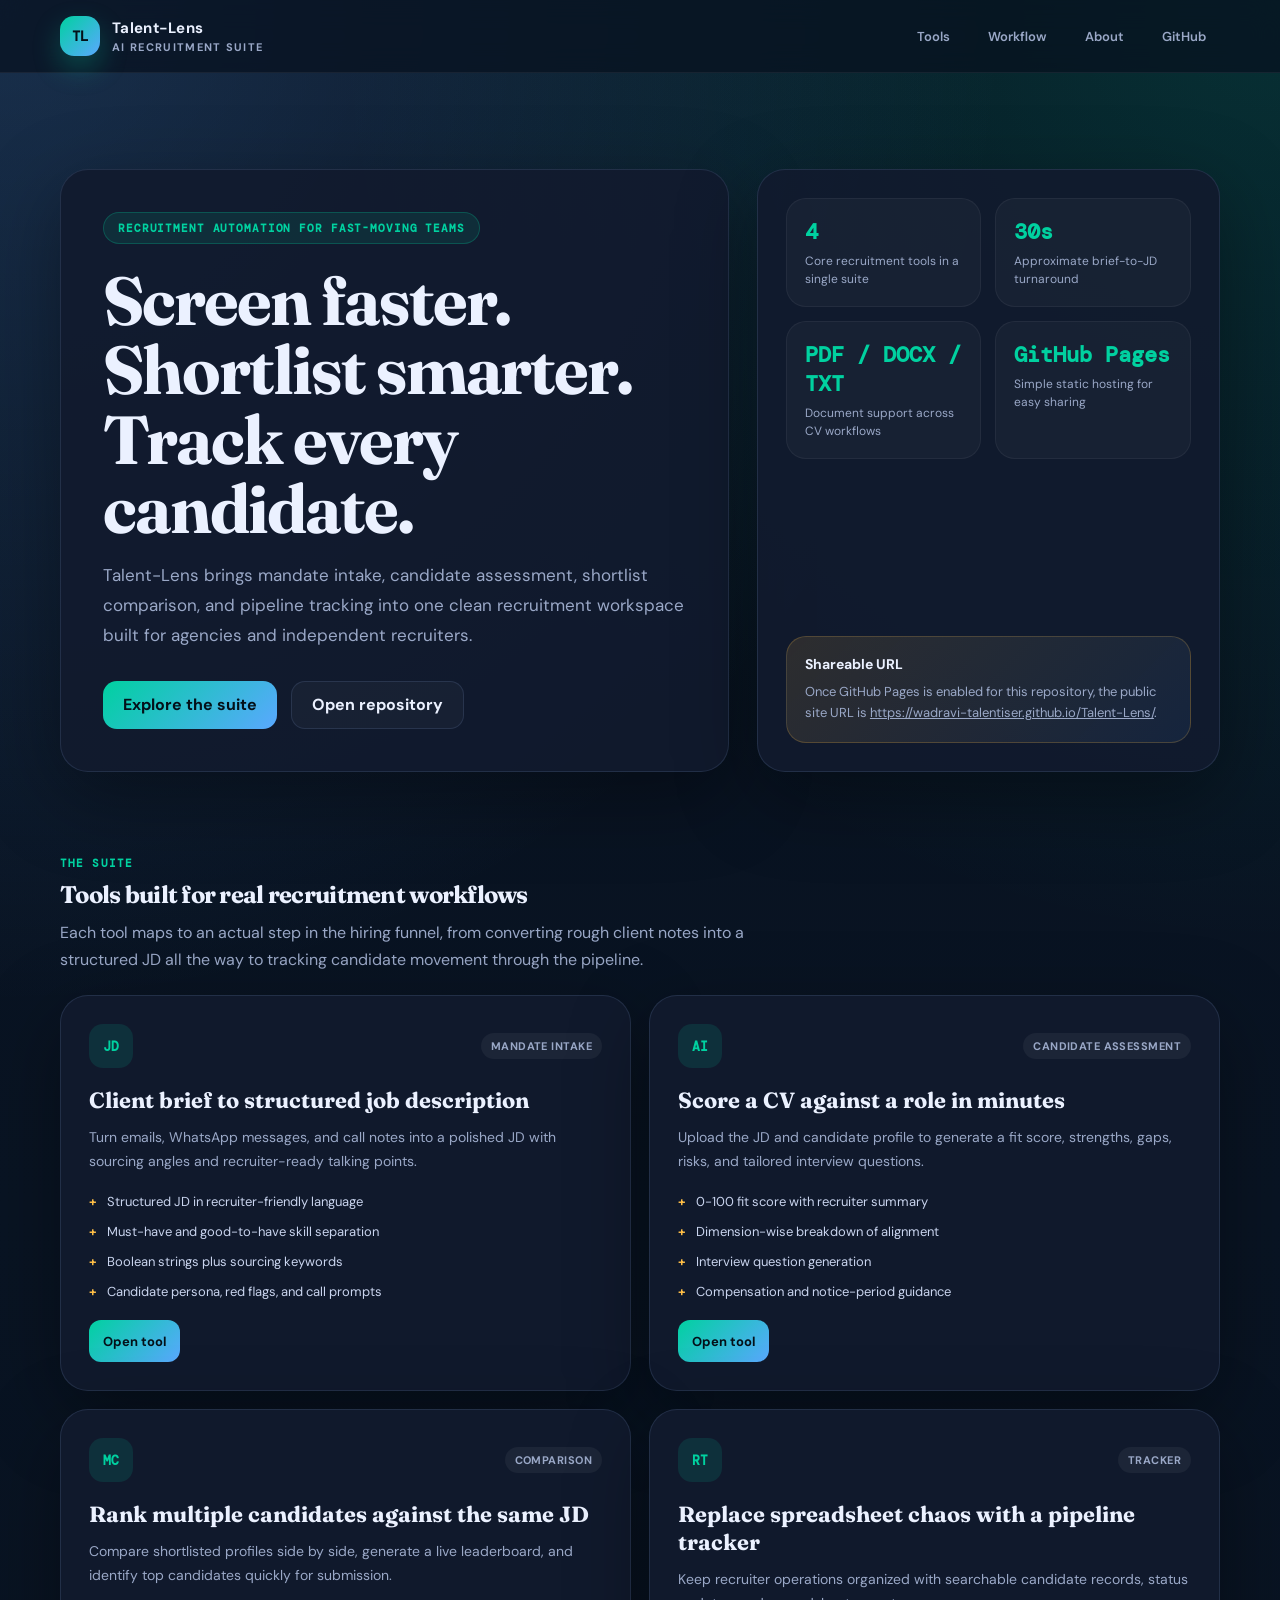
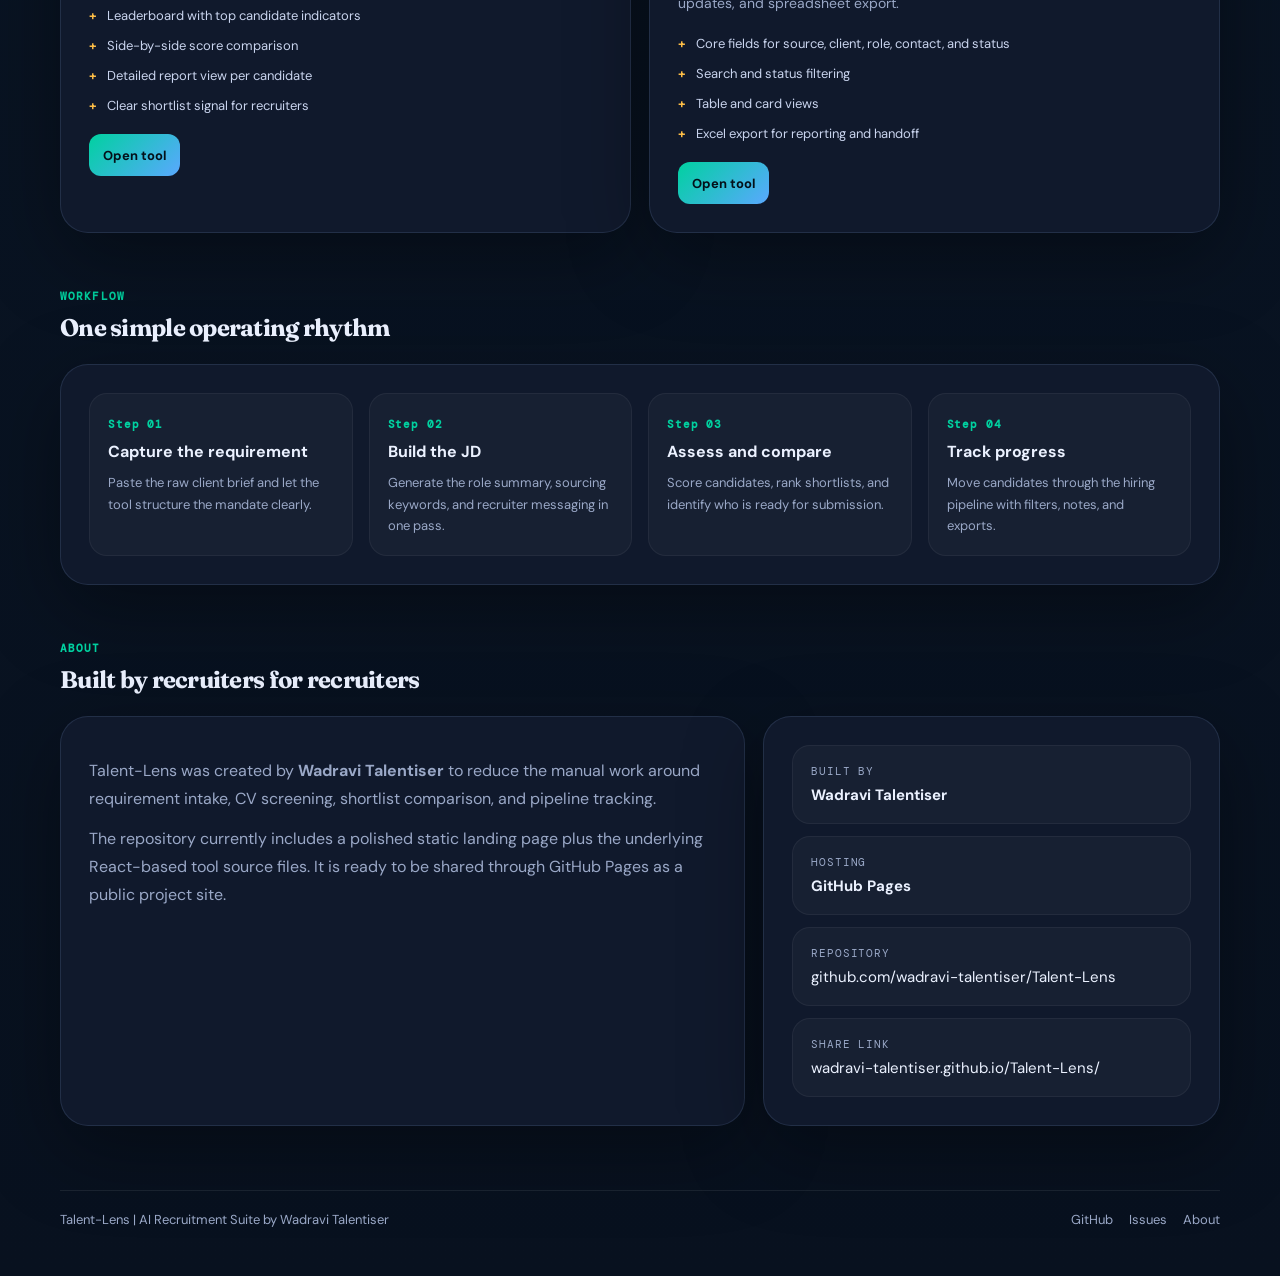
==== commit fbf854b8: "Publish standalone tool pages" ====
--- a/index.html
+++ b/index.html
@@ -394,6 +394,36 @@
       left: 0;
       color: var(--accent-3);
       font-weight: 700;
+    }
+
+    .tool-actions {
+      display: flex;
+      gap: 10px;
+      flex-wrap: wrap;
+      margin-top: 18px;
+    }
+
+    .tool-link {
+      display: inline-flex;
+      align-items: center;
+      justify-content: center;
+      min-height: 42px;
+      padding: 0 14px;
+      border-radius: 12px;
+      text-decoration: none;
+      font-size: 13px;
+      font-weight: 700;
+    }
+
+    .tool-link-primary {
+      color: #041019;
+      background: linear-gradient(135deg, var(--accent), var(--accent-2));
+    }
+
+    .tool-link-secondary {
+      color: var(--text);
+      border: 1px solid var(--border);
+      background: rgba(255, 255, 255, 0.03);
     }
 
     .section-card {
@@ -636,6 +666,9 @@
             <li>Boolean strings plus sourcing keywords</li>
             <li>Candidate persona, red flags, and call prompts</li>
           </ul>
+          <div class="tool-actions">
+            <a class="tool-link tool-link-primary" href="./apps/mandate-intake.html">Open tool</a>
+          </div>
         </article>
 
         <article class="tool-card">
@@ -654,6 +687,9 @@
             <li>Interview question generation</li>
             <li>Compensation and notice-period guidance</li>
           </ul>
+          <div class="tool-actions">
+            <a class="tool-link tool-link-primary" href="./apps/candidate-assessment.html">Open tool</a>
+          </div>
         </article>
 
         <article class="tool-card">
@@ -672,6 +708,9 @@
             <li>Detailed report view per candidate</li>
             <li>Clear shortlist signal for recruiters</li>
           </ul>
+          <div class="tool-actions">
+            <a class="tool-link tool-link-primary" href="./apps/comparison.html">Open tool</a>
+          </div>
         </article>
 
         <article class="tool-card">
@@ -690,6 +729,9 @@
             <li>Table and card views</li>
             <li>Excel export for reporting and handoff</li>
           </ul>
+          <div class="tool-actions">
+            <a class="tool-link tool-link-primary" href="./apps/recruitment-tracker.html">Open tool</a>
+          </div>
         </article>
       </div>
     </section>
